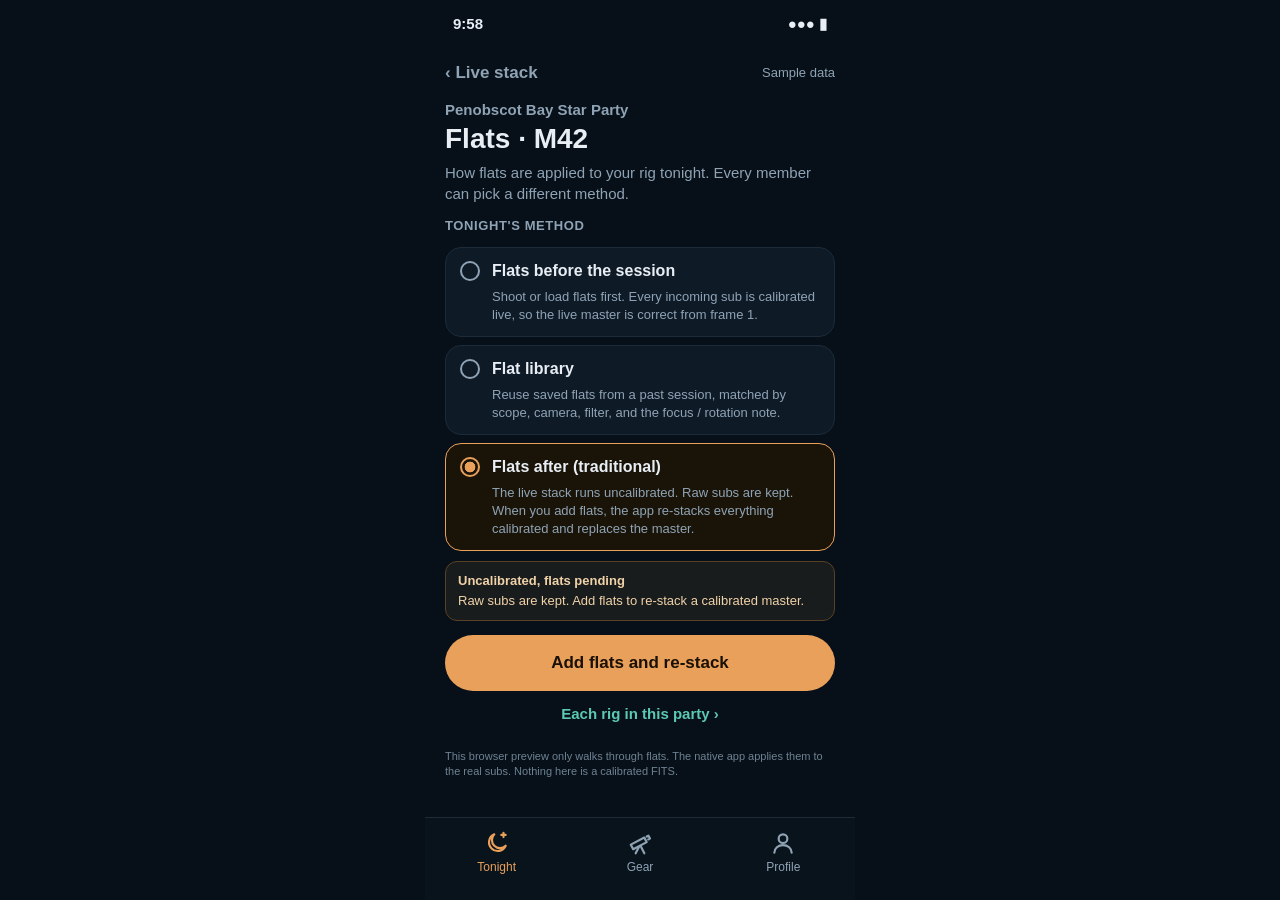
==== flats.html @ 811a8947 "Add all three flats calibration methods to the prototype Session and per-rig settings cover flats be" ====
<!doctype html><html lang="en"><head><meta charset="utf-8">
<meta name="viewport" content="width=device-width, initial-scale=1, viewport-fit=cover">
<meta name="robots" content="noindex, nofollow">
<link rel="icon" href="favicon.svg" type="image/svg+xml"><link rel="alternate icon" href="favicon.ico">
<meta name="apple-mobile-web-app-capable" content="yes">
<meta name="apple-mobile-web-app-title" content="Star Party"><title>Star Party · Flats (prototype)</title>
<style>
*{box-sizing:border-box;margin:0;padding:0}
html,body{background:#071018}
body{color:#E8EEF4;font-family:Inter,-apple-system,BlinkMacSystemFont,"Segoe UI",sans-serif;overflow:hidden;-webkit-tap-highlight-color:transparent}
.ph{display:flex;flex-direction:column}
.ph>*{flex-shrink:0}
.sb{height:47px;display:flex;justify-content:space-between;align-items:center;font-size:15px;font-weight:600;padding:0 8px}
.top{height:52px;display:flex;align-items:center;justify-content:space-between;color:#8FA3B5;font-size:17px}
.back{height:52px;min-width:88px;margin-left:-8px;padding:0 8px;display:flex;align-items:center;color:#8FA3B5;font-size:17px;font-weight:600;text-decoration:none;background:none;border:0;cursor:pointer;font-family:inherit}
.party{font-size:15px;font-weight:600;color:#8FA3B5;line-height:21px}
h1{font-size:28px;line-height:34px;font-weight:700;margin:2px 0 6px}
.muted{color:#8FA3B5;font-size:15px;line-height:21px}
.small{font-size:13px;color:#8FA3B5;line-height:18px}
.panel{display:flex;flex-direction:column;flex:1 1 auto !important;min-height:0;overflow-y:auto;scrollbar-width:none;padding-bottom:16px}
.panel::-webkit-scrollbar{display:none}
.panel>*{flex-shrink:0}
.lbt{font-size:13px;color:#8FA3B5;font-weight:700;letter-spacing:.6px;text-transform:uppercase;margin:14px 0 6px}
.opt{display:block;width:100%;text-align:left;background:#0E1A26;border:1px solid #1C2B3A;border-radius:16px;padding:12px 14px;margin-top:8px;color:#E8EEF4;cursor:pointer;font:inherit;min-height:64px}
.opt.on{border-color:#E8A05A;background:#1A1408}
.opt .hd{display:flex;align-items:center;gap:12px}
.opt .rd{width:20px;height:20px;border-radius:50%;border:2px solid #8FA3B5;flex:none}
.opt.on .rd{border-color:#E8A05A;background:radial-gradient(#E8A05A 45%,transparent 50%)}
.opt b{display:block;font-size:16px;line-height:22px}
.opt .lead{display:block;font-size:13px;color:#8FA3B5;line-height:18px;margin-top:6px;padding-left:32px}
.warn{margin-top:10px;padding:10px 12px;border-radius:12px;border:1px solid #5A4126;background:rgba(232,160,90,.08);color:#F0D2A8;font-size:13px;line-height:18px}
.okbox{margin-top:10px;padding:10px 12px;border-radius:12px;border:1px solid #2A5A55;background:rgba(92,201,181,.08);color:#BDEFE5;font-size:13px;line-height:18px}
.okbox b,.warn b{display:block;font-size:13px;margin-bottom:2px}
.card{background:#0E1A26;border:1px solid #1C2B3A;border-radius:16px;padding:12px 14px;margin-top:8px}
.card .row{display:flex;align-items:flex-start;justify-content:space-between;gap:8px}
.card b.n{font-size:16px}
.pill{font-size:11px;font-weight:700;border-radius:999px;padding:2px 8px;white-space:nowrap}
.pill.ok{color:#5CC9B5;border:1px solid #2A5A55}
.pill.warn{color:#E8A05A;border:1px solid #5A4126}
.pill.prog{color:#8FA3B5;border:1px solid #1C2B3A}
.linkb{background:none;border:0;color:#5CC9B5;font:600 15px Inter,-apple-system,sans-serif;height:44px;cursor:pointer;padding:0 2px}
.primary{height:56px;border-radius:28px;background:#E8A05A;color:#1A1006;font:700 17px Inter,-apple-system,sans-serif;border:0;cursor:pointer;width:100%;margin-top:14px;display:flex;align-items:center;justify-content:center;text-decoration:none}
.ghostb{height:48px;border-radius:24px;border:1px solid #1C2B3A;background:transparent;color:#5CC9B5;font:600 16px Inter,-apple-system,sans-serif;cursor:pointer;width:100%;margin-top:8px}
.hit{display:block;width:100%;text-align:left;background:#0E1A26;border:1px solid #1C2B3A;border-radius:14px;padding:10px 12px;margin-top:8px;color:#E8EEF4;cursor:pointer;font:inherit;min-height:64px}
.hit.on{border-color:#E8A05A;background:#1A1408}
.hit b{display:block;font-size:15px}
.hit span{font-size:12px;color:#8FA3B5;line-height:16px}
.honest{font-size:11px;color:#6E8293;line-height:15px;margin-top:14px}
.bar{height:6px;border-radius:3px;background:#1C2B3A;overflow:hidden;margin-top:10px}.bar i{display:block;height:6px;background:#5CC9B5;width:0}
.cmp{position:relative;height:180px;border-radius:16px;overflow:hidden;margin-top:10px;background:#000;touch-action:none;user-select:none}
.cmp img{position:absolute;inset:0;width:100%;height:100%;object-fit:cover;display:block}
.cmp .before{z-index:1}
.cmp .after-clip{position:absolute;inset:0;z-index:2;overflow:hidden;width:50%}
.cmp .lbl{position:absolute;bottom:8px;z-index:3;font-size:11px;font-weight:700;color:#E8EEF4;background:rgba(7,16,24,.72);padding:2px 8px;border-radius:999px}
.cmp .lbl.l{left:8px}.cmp .lbl.r{right:8px}
.cmp .div{position:absolute;top:0;bottom:0;width:2px;background:#E8EEF4;z-index:4;left:50%;margin-left:-1px}
.cmp .knob{position:absolute;top:50%;left:50%;z-index:5;width:36px;height:36px;margin:-18px 0 0 -18px;border-radius:50%;background:#E8EEF4;color:#071018;font:700 14px/36px Inter,sans-serif;text-align:center}
.vignette{filter:none}
.vignette-wrap{position:relative}
.vignette-wrap::after{content:"";position:absolute;inset:0;background:radial-gradient(ellipse at 48% 42%,transparent 38%,rgba(0,0,0,.55) 100%);pointer-events:none}
.sample{display:inline-block;font-size:11px;font-weight:700;color:#B4C0CC;border:1px solid #33404D;border-radius:999px;padding:1px 8px;margin-left:6px;vertical-align:3px}
.tabs{height:83px;margin:0 -20px;border-top:1px solid #1C2B3A;display:flex;justify-content:space-around;padding-top:8px;background:#09131C}
.tab{display:flex;flex-direction:column;align-items:center;gap:4px;font-size:12px;color:#8FA3B5;width:96px;height:60px;padding-top:4px;text-decoration:none}
.tab svg{width:26px;height:26px}.tab.on{color:#E8A05A}
.toast{position:absolute;left:50%;bottom:100px;transform:translateX(-50%);background:#13283A;border:1px solid #2A5A55;color:#5CC9B5;font-size:14px;font-weight:600;padding:8px 14px;border-radius:999px;opacity:0;transition:opacity .2s;pointer-events:none;max-width:calc(100% - 24px);text-align:center}
.toast.show{opacity:1}
[hidden]{display:none !important}
</style>
<link rel="stylesheet" href="phone.css">
</head>
<body><div class="ph">
<div class="sb"><span>9:58</span><span>●●● ▮</span></div>
<div class="top"><button class="back" id="back" type="button">‹ Live stack</button><span class="small">Sample data</span></div>
<div class="panel" id="panel"></div>
<nav class="tabs" aria-label="Main"><a class="tab on" href="live.html" aria-current="page"><svg viewBox="0 0 24 24" fill="none" stroke="currentColor" stroke-width="2" stroke-linecap="round" stroke-linejoin="round"><path d="M20 14.5A8 8 0 1 1 9.5 4a6.5 6.5 0 0 0 10.5 10.5z"/><path d="M18 2.5v4M16 4.5h4"/></svg>Tonight</a><a class="tab" href="rigs.html"><svg viewBox="0 0 24 24" fill="none" stroke="currentColor" stroke-width="2" stroke-linecap="round" stroke-linejoin="round"><path d="M3.5 13.5 16 7l2.2 4.2-12.5 6.5z"/><path d="M18.2 6l1.6-.8 1.4 2.7-1.6.8"/><path d="M11 15.6 8 21.5M12.6 14.8 16 21.5"/></svg>Gear</a><a class="tab" href="rigs.html#view=list"><svg viewBox="0 0 24 24" fill="none" stroke="currentColor" stroke-width="2" stroke-linecap="round" stroke-linejoin="round"><circle cx="12" cy="8" r="4"/><path d="M4 21c0-4.2 3.6-7 8-7s8 2.8 8 7"/></svg>Profile</a></nav>
<div class="toast" id="toast"></div>
</div>
<script src="roster.js"></script>
<script src="flats.js"></script>
<script>
const $ = (id) => document.getElementById(id);
const state = { view: "session", mode: "after", lib: "nov8", restack: null, who: null, pct: 0, timer: 0, split: 0.5 };
function toast(m) { const t = $("toast"); t.textContent = m; t.classList.add("show"); clearTimeout(toast.t); toast.t = setTimeout(() => t.classList.remove("show"), 1800); }
function go(extra) {
  Object.assign(state, extra);
  if (state.mode !== "library") state.lib = state.lib || "nov8";
  sync(); render();
}
function sync() {
  history.replaceState(null, "", FLATS.qs(state));
  if (window.parent !== window) {
    const label = titleOf();
    window.parent.postMessage({ type: "st-master-tab", tab: "flats", hash: location.hash.slice(1), label, caption: captionOf() }, "*");
  }
}
function titleOf() {
  if (state.view === "library") return "Flats · library";
  if (state.view === "rigs") return state.who ? "Flats · one rig" : "Flats · each rig";
  if (state.view === "restack") return state.restack === "done" ? "Flats · re-stack done" : "Flats · re-stacking";
  return "Flats · " + (FLATS.MODES[state.mode] ? FLATS.MODES[state.mode].short : "tonight");
}
function captionOf() {
  if (state.view === "restack" && state.restack === "done") return "Re-stack finished (simulated): the uncalibrated live master was replaced with a calibrated one. Drag to compare before and after. This preview is not a real calibration.";
  if (state.view === "restack") return "The app is re-stacking raw subs with the new flats and will replace the live master when it finishes. Simulated; the native app does the real calibration.";
  if (state.view === "library") return "Library flats are matched by scope, camera, filter, and the focus / rotation note. Pick a set to apply, or swap in a fresher one, which re-stacks. Sample data.";
  if (state.view === "rigs") return "Each member's rig can use a different flats method. The live stack badge follows the combined status; your rig uses tonight's default until you change it. Sample data.";
  const m = FLATS.MODES[state.mode];
  return (m ? m.lead : "Pick how flats are applied tonight.") + " All three methods are available per session and per rig. Sample data.";
}
function backTo() {
  const q = FLATS.qs({ mode: state.mode, lib: state.lib, restack: state.restack === "done" ? "done" : null });
  return "live.html" + q;
}
$("back").onclick = () => {
  if (state.view === "library" || state.view === "rigs" || state.view === "restack") { go({ view: "session", who: null, restack: state.restack === "progress" ? null : state.restack }); return; }
  location.href = backTo();
};
function modeCard(k) {
  const m = FLATS.MODES[k], on = state.mode === k && state.view === "session";
  return `<button type="button" class="opt${state.mode === k ? " on" : ""}" role="radio" aria-checked="${state.mode === k}" data-mode="${k}"><span class="hd"><span class="rd"></span><b>${m.title}</b></span><span class="lead">${m.lead}</span></button>`;
}
function sessionBody() {
  const m = FLATS.MODES[state.mode], lib = FLATS.libById(state.lib), b = FLATS.badge(state.mode, state.restack, state.lib);
  let extra = "";
  if (state.mode === "before") extra = `<div class="warn" id="flatWarn"><b>Keep the optical train still</b>${m.warn}</div>`;
  if (state.mode === "library") extra = `<div class="okbox" id="libApplied"><b>Library set applied · ${lib.date}</b>${FLATS.libLine(lib)}. ${lib.n} flats · ${lib.temp}.</div>
    <button class="ghostb" type="button" id="browse">Browse or swap library sets</button>`;
  if (state.mode === "after" && state.restack !== "done") extra = `<div class="warn" id="flatWarn"><b>${b.text}</b>${b.detail}</div>
    <button class="primary" type="button" id="addFlats">Add flats and re-stack</button>`;
  if (state.mode === "after" && state.restack === "done") extra = `<div class="okbox"><b>${b.text}</b>${b.detail}</div>
    <button class="ghostb" type="button" id="seeCompare">View before / after</button>`;
  return `<div class="party">Penobscot Bay Star Party</div>
    <h1>Flats · M42</h1>
    <p class="muted">How flats are applied to your rig tonight. Every member can pick a different method.</p>
    <div class="lbt">Tonight's method</div>
    ${["before","library","after"].map(modeCard).join("")}
    ${extra}
    <button class="linkb" type="button" id="seeRigs">Each rig in this party ›</button>
    <p class="honest">${FLATS.HONEST}</p>`;
}
function libraryBody() {
  const cur = state.lib;
  return `<div class="party">Penobscot Bay Star Party</div>
    <h1>Flat library</h1>
    <p class="muted">Sets that match your Backyard Newt · ASI2600MC Pro · Color. Check the focus / rotation note before you apply one.</p>
    ${FLATS.LIBS.filter((l) => l.camera.includes("2600MC") && l.filter.startsWith("Color")).map((l) => `<button type="button" class="hit${l.id === cur ? " on" : ""}" data-lib="${l.id}"><b>${l.date}${l.id === cur ? " · applied" : ""}</b><span>${l.n} flats · ${l.temp}<br>${l.note}</span></button>`).join("")}
    <p class="small" style="margin-top:10px">A fresher set (closer focus, same rotation) usually calibrates better. Applying a different set re-stacks the master. Simulated.</p>
    <button class="primary" type="button" id="applyLib"${state.lib ? "" : " disabled"}>Apply this set and re-stack</button>
    <p class="honest">${FLATS.HONEST}</p>`;
}
function rigsBody() {
  const who = state.who ? SAMPLE_ROSTER.find((r) => r.id === state.who) : null;
  if (who) {
    const d = FLATS.RIG_DEFAULTS[who.id] || { mode: "after" };
    const mode = state.whoMode || d.mode;
    const lib = d.lib ? FLATS.libById(d.lib) : null;
    return `<div class="party">${who.tag || who.name} · ${who.rig.name}</div>
      <h1>Flats for this rig</h1>
      <p class="muted">${who.rig.camera} · ${who.rig.telescope}</p>
      <div class="lbt">Method</div>
      ${["before","library","after"].map(modeCard).join("")}
      ${mode === "library" && lib ? `<div class="okbox"><b>Library set · ${lib.date}</b>${FLATS.libLine(lib)}</div>` : ""}
      ${mode === "after" ? `<button class="primary" type="button" id="addFlats">Add flats and re-stack</button>` : ""}
      ${mode === "before" ? `<div class="warn"><b>Keep the optical train still</b>${FLATS.MODES.before.warn}</div>` : ""}
      <p class="honest">${FLATS.HONEST}</p>`;
  }
  return `<div class="party">Penobscot Bay Star Party</div>
    <h1>Flats · each rig</h1>
    <p class="muted">A member with two rigs (Dana) can use a different method on each. Sample data.</p>
    ${SAMPLE_ROSTER.map((r) => {
      const d = FLATS.RIG_DEFAULTS[r.id] || { mode: "after" };
      const b = FLATS.badge(d.mode, null, d.lib);
      const lib = d.lib ? FLATS.libById(d.lib) : null;
      return `<button type="button" class="hit" data-who="${r.id}"><span class="row" style="display:flex;justify-content:space-between;align-items:center;gap:8px"><b class="n">${r.tag || r.name}</b><span class="pill ${b.tone}">${b.text.split(" · ")[0]}</span></span>
        <span>${r.rig.name} · ${r.rig.camera}<br>${d.mode === "library" && lib ? lib.date + " · " + lib.note : (d.mode === "before" ? "Session flats, shot before her first sub" : "Raw subs kept · flats pending")}</span></button>`;
    }).join("")}
    <p class="honest">${FLATS.HONEST}</p>`;
}
function restackBody() {
  const done = state.restack === "done";
  const lib = FLATS.libById(state.lib);
  return `<div class="party">Penobscot Bay Star Party</div>
    <h1>${done ? "Master replaced" : "Re-stacking with flats"}</h1>
    <p class="muted">${done ? "The uncalibrated live master was replaced with a calibrated stack. Drag to compare. Simulated — this preview is not a real calibration." : "Calibrating the kept raw subs and stacking them again. The live master will be replaced when this finishes. Simulated."}</p>
    ${done ? `<div class="cmp" id="cmpF" role="slider" aria-valuemin="0" aria-valuemax="100" aria-valuenow="50" aria-label="Before and after flats. Drag to compare.">
        <img class="before" src="master/color.jpg" alt="">
        <div class="after-clip" id="clip"><img src="master/color.jpg" alt=""></div>
        <span class="lbl l">Uncalibrated</span><span class="lbl r">Calibrated</span>
        <span class="div" id="div"></span><span class="knob" id="knob">‹›</span>
      </div>
      <div class="okbox"><b>${state.mode === "library" ? "Fresh library flats · " + lib.date : "Session flats added tonight"}</b>${state.mode === "library" ? FLATS.libLine(lib) : "Raw subs were kept. The new master is marked calibrated."}</div>
      <a class="primary" href="live.html${FLATS.qs({ mode: state.mode, lib: state.lib, restack: "done" })}">Open the live stack</a>` :
      `<div class="card"><div class="k" style="font-size:13px;font-weight:700;color:#5CC9B5">Re-stacking ${state.pct}%</div>
        <div class="bar" id="bar" role="progressbar" aria-valuemin="0" aria-valuemax="100" aria-valuenow="${state.pct}" aria-label="Re-stack progress"><i style="width:${state.pct}%"></i></div>
        <p class="small" style="margin-top:8px">Applying flats to 15 raw subs · rebuilding the Color master.</p></div>`}
    <p class="honest">${FLATS.HONEST}</p>`;
}
function wireCmp() {
  const box = $("cmpF"); if (!box) return;
  const clip = $("clip"), div = $("div"), knob = $("knob");
  const set = (p) => { state.split = Math.max(0.06, Math.min(0.94, p)); const pct = (state.split * 100).toFixed(2) + "%"; clip.style.width = pct; div.style.left = pct; knob.style.left = pct; box.setAttribute("aria-valuenow", String(Math.round(state.split * 100))); };
  set(state.split);
  const fromEvent = (e) => { const r = box.getBoundingClientRect(); const x = (e.touches ? e.touches[0].clientX : e.clientX) - r.left; set(x / r.width); };
  box.addEventListener("pointerdown", (e) => { box.setPointerCapture(e.pointerId); fromEvent(e); });
  box.addEventListener("pointermove", (e) => { if (e.buttons) fromEvent(e); });
}
function startRestack() {
  if (state.restack === "progress") return;
  go({ view: "restack", restack: "progress", pct: 0 });
  clearInterval(state.timer);
  state.timer = setInterval(() => {
    state.pct = Math.min(100, state.pct + 8);
    if (state.pct >= 100) { clearInterval(state.timer); go({ view: "restack", restack: "done" }); return; }
    const bar = $("bar"); if (bar) { bar.firstElementChild.style.width = state.pct + "%"; bar.setAttribute("aria-valuenow", String(state.pct)); }
    const k = document.querySelector(".card .k"); if (k) k.textContent = `Re-stacking ${state.pct}%`;
  }, 90);
}
function render() {
  $("back").textContent = (state.view === "session") ? "‹ Live stack" : "‹ Flats";
  const p = $("panel");
  if (state.view === "library") p.innerHTML = libraryBody();
  else if (state.view === "rigs") p.innerHTML = rigsBody();
  else if (state.view === "restack") p.innerHTML = restackBody();
  else p.innerHTML = sessionBody();
  p.querySelectorAll("[data-mode]").forEach((b) => b.onclick = () => {
    const mode = b.dataset.mode;
    if (state.view === "rigs" && state.who) { /* per-rig pick in this prototype just walks the same session methods */ go({ mode, restack: null }); return; }
    go({ mode, restack: null });
  });
  p.querySelectorAll("[data-lib]").forEach((b) => b.onclick = () => go({ lib: b.dataset.lib }));
  p.querySelectorAll("[data-who]").forEach((b) => b.onclick = () => go({ view: "rigs", who: b.dataset.who, mode: (FLATS.RIG_DEFAULTS[b.dataset.who] || {}).mode }));
  const browse = $("browse"); if (browse) browse.onclick = () => go({ view: "library" });
  const add = $("addFlats"); if (add) add.onclick = startRestack;
  const apply = $("applyLib"); if (apply) apply.onclick = () => startRestack();
  const see = $("seeRigs"); if (see) see.onclick = () => go({ view: "rigs", who: null });
  const cmp = $("seeCompare"); if (cmp) cmp.onclick = () => go({ view: "restack", restack: "done" });
  if (state.view === "restack" && state.restack === "done") wireCmp();
  sync();
}
function fromHash() {
  const p = FLATS.parse(location.hash);
  if (p.mode) state.mode = p.mode;
  if (p.lib) state.lib = p.lib;
  state.restack = p.restack;
  state.view = ["session","library","rigs","restack"].includes(p.view) ? p.view : (p.restack ? "restack" : "session");
  state.who = p.who;
  if (state.restack === "progress" && !state.pct) state.pct = 63;
  render();
}
window.addEventListener("hashchange", fromHash);
fromHash();
</script>
<script src="phone.js"></script>
<script src="scrollhint.js"></script>
</body></html>
---- phone.css ----
/* Shared shell for interactive prototype screens (master, rigs, sky).
   At 390×844 (the walkthrough iframe and review shots) this matches the original
   fixed frame. On a real iPhone it fills the screen and clears the notch / home indicator.
   --sat/--sab/--sal/--sar follow env(safe-area-inset-*) and can be overridden for review shots. */
:root {
  --sat: env(safe-area-inset-top, 0px);
  --sab: env(safe-area-inset-bottom, 0px);
  --sal: env(safe-area-inset-left, 0px);
  --sar: env(safe-area-inset-right, 0px);
}
html, body {
  width: 100%;
  height: 100%;
  min-height: 100dvh;
  min-height: 100svh;
  background: #071018;
}
body {
  max-width: 430px;
  margin: 0 auto;
}
.ph {
  position: relative;
  width: 100%;
  max-width: 430px;
  min-height: 100dvh;
  min-height: 100svh;
  height: 100dvh;
  height: 100svh;
  display: flex;
  flex-direction: column;
  padding: 0 max(20px, var(--sar)) 0 max(20px, var(--sal));
}
.sb {
  height: calc(47px + var(--sat));
  padding-top: var(--sat);
  box-sizing: border-box;
}
.strip {
  margin-left: calc(-1 * max(20px, var(--sal)));
  margin-right: calc(-1 * max(20px, var(--sar)));
  padding-left: max(20px, var(--sal));
  padding-right: max(20px, var(--sar));
}
.tabs {
  margin-left: calc(-1 * max(20px, var(--sal)));
  margin-right: calc(-1 * max(20px, var(--sar)));
  /* 83px when inset is 0 (68 + 15). On a real iPhone use the home-indicator
     inset instead of stacking it on top of the 83px bar (which became 117px). */
  height: calc(68px + max(15px, var(--sab)));
  padding-top: 8px;
  padding-bottom: max(15px, var(--sab));
  padding-left: var(--sal);
  padding-right: var(--sar);
  box-sizing: border-box;
}
a.tab {
  text-decoration: none;
  color: #8FA3B5;
  width: 96px;
  height: 60px;
  box-sizing: border-box;
}
a.tab.on { color: #E8A05A; }
.sheet {
  padding: 0;
  max-height: min(800px, calc(100dvh - 36px));
  overflow: hidden;
  display: flex;
  flex-direction: column;
}
.sheet-foot {
  padding-bottom: max(26px, calc(16px + var(--sab)));
}
.dlg { padding: var(--sat) var(--sar) var(--sab) var(--sal); }
:focus { outline: none; }
:focus-visible { outline: 2px solid #E8A05A; outline-offset: 2px; }
/* Toasts were nowrap and overflowed a 375 px iPhone SE. Keep them on-screen. */
.toast {
  max-width: calc(100% - 24px);
  white-space: normal;
  text-align: center;
  box-sizing: border-box;
}
/* When the top inset is a Dynamic Island (~59px), the column is shorter.
   Shrink the Color preview a little so Download/Share stay a few px above the tab bar.
   0 when --sat is 0 or 47px, so 390×844 and prior 47px inset shots stay unchanged. */
.sky {
  height: calc(210px - 2 * max(0px, var(--sat) - 47px));
}
/* On short phones, keep the last lines (body copy, "bin 2") above the "More below" fade. */
@media (max-height: 720px) {
  .panel { padding-bottom: 36px; }
}
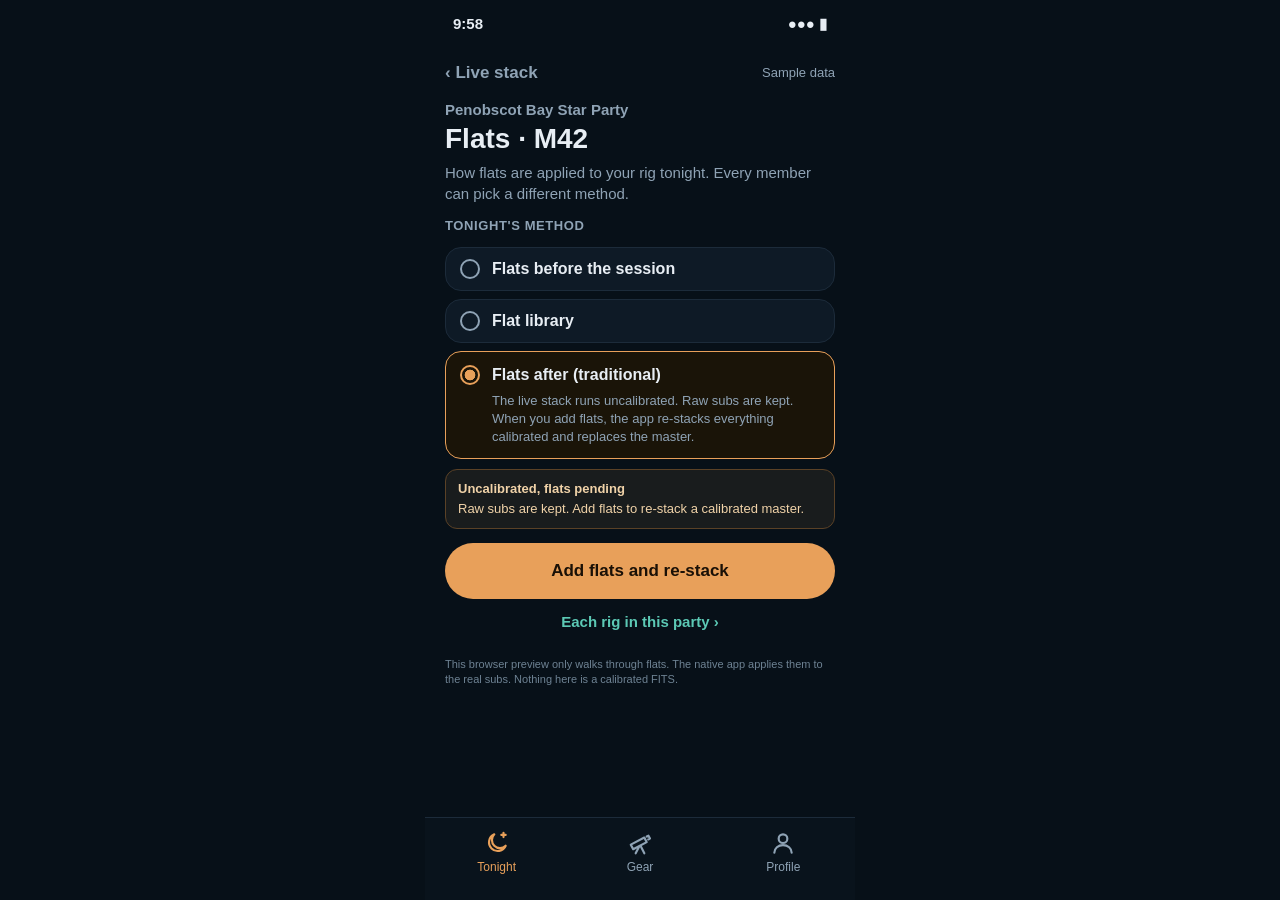
==== commit 0b33304b: "Fix CDS flats must-fixes: compare vignette, fold, per-rig, binning The before/after compare applies " ====
--- a/flats.html
+++ b/flats.html
@@ -65,6 +65,31 @@
 .toast{position:absolute;left:50%;bottom:100px;transform:translateX(-50%);background:#13283A;border:1px solid #2A5A55;color:#5CC9B5;font-size:14px;font-weight:600;padding:8px 14px;border-radius:999px;opacity:0;transition:opacity .2s;pointer-events:none;max-width:calc(100% - 24px);text-align:center}
 .toast.show{opacity:1}
 [hidden]{display:none !important}
+
+.opt:not(.on) .lead{display:none}
+.opt:not(.on){min-height:44px;padding:10px 14px}
+.hit.rig{padding:5px 10px;min-height:0;margin-top:3px}
+.hit.rig .pill{font-size:10px;padding:1px 6px}
+.hit.rig span{font-size:11px;line-height:14px}
+.hit.rig b.n{font-size:15px;line-height:20px}
+.cmp .before-clip{position:absolute;inset:0;z-index:2;overflow:hidden;width:50%}
+.cmp .before-clip .vignette-wrap{position:absolute;left:0;top:0;bottom:0;height:100%}
+@media (max-height:720px){
+  h1{font-size:22px;line-height:26px;margin:0 0 2px}
+  .party{line-height:16px;font-size:13px}
+  .muted{font-size:13px;line-height:17px}
+  .muted .more{display:none}
+  .lbt{margin:6px 0 2px}
+  .opt{margin-top:4px}
+  .opt.on{padding:8px 12px}
+  .opt .lead{margin-top:2px;line-height:16px}
+  .warn,.okbox{margin-top:6px;padding:7px 10px}
+  .primary{margin-top:8px;height:48px}
+  .ghostb{margin-top:6px;height:40px}
+  .linkb{height:32px}
+  .honest{margin-top:6px}
+  .cta-clear{height:28px;flex-shrink:0}
+}
 </style>
 <link rel="stylesheet" href="phone.css">
 </head>
@@ -101,9 +126,9 @@
 }
 function captionOf() {
   if (state.view === "restack" && state.restack === "done") return "Re-stack finished (simulated): the uncalibrated live master was replaced with a calibrated one. Drag to compare before and after. This preview is not a real calibration.";
-  if (state.view === "restack") return "The app is re-stacking raw subs with the new flats and will replace the live master when it finishes. Simulated; the native app does the real calibration.";
-  if (state.view === "library") return "Library flats are matched by scope, camera, filter, and the focus / rotation note. Pick a set to apply, or swap in a fresher one, which re-stacks. Sample data.";
-  if (state.view === "rigs") return "Each member's rig can use a different flats method. The live stack badge follows the combined status; your rig uses tonight's default until you change it. Sample data.";
+  if (state.view === "restack") return "The app is re-stacking raw subs with the new flats and will replace the live master when this finishes. Simulated; the native app does the real calibration.";
+  if (state.view === "library") return "Library flats are matched by scope, camera, filter, binning, and the focus / rotation note. Pick a set to apply, or swap in a fresher one, which re-stacks. Sample data.";
+  if (state.view === "rigs") return "Each member's rig can use a different flats method. Changing a rig's method does not change tonight's session method. Sample data.";
   const m = FLATS.MODES[state.mode];
   return (m ? m.lead : "Pick how flats are applied tonight.") + " All three methods are available per session and per rig. Sample data.";
 }
@@ -115,9 +140,9 @@
   if (state.view === "library" || state.view === "rigs" || state.view === "restack") { go({ view: "session", who: null, restack: state.restack === "progress" ? null : state.restack }); return; }
   location.href = backTo();
 };
-function modeCard(k) {
-  const m = FLATS.MODES[k], on = state.mode === k && state.view === "session";
-  return `<button type="button" class="opt${state.mode === k ? " on" : ""}" role="radio" aria-checked="${state.mode === k}" data-mode="${k}"><span class="hd"><span class="rd"></span><b>${m.title}</b></span><span class="lead">${m.lead}</span></button>`;
+function modeCard(k, current) {
+  const m = FLATS.MODES[k], on = current === k;
+  return `<button type="button" class="opt${on ? " on" : ""}" role="radio" aria-checked="${on}" data-mode="${k}"><span class="hd"><span class="rd"></span><b>${m.title}</b></span><span class="lead">${m.lead}</span></button>`;
 }
 function sessionBody() {
   const m = FLATS.MODES[state.mode], lib = FLATS.libById(state.lib), b = FLATS.badge(state.mode, state.restack, state.lib);
@@ -131,48 +156,56 @@
     <button class="ghostb" type="button" id="seeCompare">View before / after</button>`;
   return `<div class="party">Penobscot Bay Star Party</div>
     <h1>Flats · M42</h1>
-    <p class="muted">How flats are applied to your rig tonight. Every member can pick a different method.</p>
+    <p class="muted">How flats are applied to your rig tonight. <span class="more">Every member can pick a different method.</span></p>
     <div class="lbt">Tonight's method</div>
-    ${["before","library","after"].map(modeCard).join("")}
+    ${["before","library","after"].map((k) => modeCard(k, state.mode)).join("")}
     ${extra}
+    <div class="cta-clear" aria-hidden="true"></div>
     <button class="linkb" type="button" id="seeRigs">Each rig in this party ›</button>
     <p class="honest">${FLATS.HONEST}</p>`;
 }
 function libraryBody() {
   const cur = state.lib;
+  const want = FLATS.SESSION_MATCH;
+  const sets = FLATS.matchLib(want);
   return `<div class="party">Penobscot Bay Star Party</div>
     <h1>Flat library</h1>
-    <p class="muted">Sets that match your Backyard Newt · ASI2600MC Pro · Color. Check the focus / rotation note before you apply one.</p>
-    ${FLATS.LIBS.filter((l) => l.camera.includes("2600MC") && l.filter.startsWith("Color")).map((l) => `<button type="button" class="hit${l.id === cur ? " on" : ""}" data-lib="${l.id}"><b>${l.date}${l.id === cur ? " · applied" : ""}</b><span>${l.n} flats · ${l.temp}<br>${l.note}</span></button>`).join("")}
-    <p class="small" style="margin-top:10px">A fresher set (closer focus, same rotation) usually calibrates better. Applying a different set re-stacks the master. Simulated.</p>
+    <p class="muted">Sets that match your ${want.rig} · ${want.camera.replace("ZWO ","")} · ${want.filter} · bin ${want.bin}. Check the focus / rotation note before you apply one.</p>
+    ${sets.map((l) => `<button type="button" class="hit${l.id === cur ? " on" : ""}" data-lib="${l.id}"><b>${l.date}${l.id === cur ? " · applied" : ""}</b><span>${l.n} flats · ${l.temp} · bin ${l.bin}<br>${l.note}</span></button>`).join("")}
+    <p class="small" style="margin-top:10px">A fresher set (closer focus, same rotation and bin) usually calibrates better. Applying a different set re-stacks the master. Simulated.</p>
     <button class="primary" type="button" id="applyLib"${state.lib ? "" : " disabled"}>Apply this set and re-stack</button>
     <p class="honest">${FLATS.HONEST}</p>`;
 }
 function rigsBody() {
   const who = state.who ? SAMPLE_ROSTER.find((r) => r.id === state.who) : null;
   if (who) {
-    const d = FLATS.RIG_DEFAULTS[who.id] || { mode: "after" };
-    const mode = state.whoMode || d.mode;
+    const d = FLATS.getRig(who.id);
+    const mode = d.mode;
     const lib = d.lib ? FLATS.libById(d.lib) : null;
+    let extra = "";
+    if (mode === "library") {
+      extra = lib ? `<div class="okbox" id="libApplied"><b>Library set · ${lib.date}</b>${FLATS.libLine(lib)}</div>` : `<div class="okbox"><b>No library set for this rig yet</b>Matching uses camera, filter, binning, and the focus / rotation note. Sample data.</div>`;
+    }
+    if (mode === "after") extra = `<div class="warn" id="flatWarn"><b>Uncalibrated, flats pending</b>Raw subs are kept. Add flats to re-stack a calibrated master.</div>
+      <button class="primary" type="button" id="addFlats">Add flats and re-stack</button>`;
+    if (mode === "before") extra = `<div class="warn" id="flatWarn"><b>Keep the optical train still</b>${FLATS.MODES.before.warn}</div>`;
     return `<div class="party">${who.tag || who.name} · ${who.rig.name}</div>
       <h1>Flats for this rig</h1>
       <p class="muted">${who.rig.camera} · ${who.rig.telescope}</p>
       <div class="lbt">Method</div>
-      ${["before","library","after"].map(modeCard).join("")}
-      ${mode === "library" && lib ? `<div class="okbox"><b>Library set · ${lib.date}</b>${FLATS.libLine(lib)}</div>` : ""}
-      ${mode === "after" ? `<button class="primary" type="button" id="addFlats">Add flats and re-stack</button>` : ""}
-      ${mode === "before" ? `<div class="warn"><b>Keep the optical train still</b>${FLATS.MODES.before.warn}</div>` : ""}
+      ${["before","library","after"].map((k) => modeCard(k, mode)).join("")}
+      ${extra}
       <p class="honest">${FLATS.HONEST}</p>`;
   }
   return `<div class="party">Penobscot Bay Star Party</div>
     <h1>Flats · each rig</h1>
-    <p class="muted">A member with two rigs (Dana) can use a different method on each. Sample data.</p>
+    <p class="muted">Dana can use a different method on each of her two rigs. Sample data.</p>
     ${SAMPLE_ROSTER.map((r) => {
-      const d = FLATS.RIG_DEFAULTS[r.id] || { mode: "after" };
-      const b = FLATS.badge(d.mode, null, d.lib);
-      const lib = d.lib ? FLATS.libById(d.lib) : null;
-      return `<button type="button" class="hit" data-who="${r.id}"><span class="row" style="display:flex;justify-content:space-between;align-items:center;gap:8px"><b class="n">${r.tag || r.name}</b><span class="pill ${b.tone}">${b.text.split(" · ")[0]}</span></span>
-        <span>${r.rig.name} · ${r.rig.camera}<br>${d.mode === "library" && lib ? lib.date + " · " + lib.note : (d.mode === "before" ? "Session flats, shot before her first sub" : "Raw subs kept · flats pending")}</span></button>`;
+      const d = FLATS.getRig(r.id);
+      const b = FLATS.shortBadge(d.mode);
+      const cam = (r.rig.camera || "").split("·")[0].trim();
+      return `<button type="button" class="hit rig" data-who="${r.id}"><span class="row" style="display:flex;justify-content:space-between;align-items:center;gap:8px"><b class="n">${r.tag || r.name}</b><span class="pill ${b.tone}">${b.text}</span></span>
+        <span>${r.rig.name} · ${cam}<br>${FLATS.sessionLine(r, d)}</span></button>`;
     }).join("")}
     <p class="honest">${FLATS.HONEST}</p>`;
 }
@@ -183,8 +216,8 @@
     <h1>${done ? "Master replaced" : "Re-stacking with flats"}</h1>
     <p class="muted">${done ? "The uncalibrated live master was replaced with a calibrated stack. Drag to compare. Simulated — this preview is not a real calibration." : "Calibrating the kept raw subs and stacking them again. The live master will be replaced when this finishes. Simulated."}</p>
     ${done ? `<div class="cmp" id="cmpF" role="slider" aria-valuemin="0" aria-valuemax="100" aria-valuenow="50" aria-label="Before and after flats. Drag to compare.">
-        <img class="before" src="master/color.jpg" alt="">
-        <div class="after-clip" id="clip"><img src="master/color.jpg" alt=""></div>
+        <img src="master/color.jpg" alt="">
+        <div class="before-clip" id="clip"><div class="vignette-wrap"><img src="master/color.jpg" alt=""></div></div>
         <span class="lbl l">Uncalibrated</span><span class="lbl r">Calibrated</span>
         <span class="div" id="div"></span><span class="knob" id="knob">‹›</span>
       </div>
@@ -195,18 +228,25 @@
         <p class="small" style="margin-top:8px">Applying flats to 15 raw subs · rebuilding the Color master.</p></div>`}
     <p class="honest">${FLATS.HONEST}</p>`;
 }
+function sizeCmpLayers() {
+  const box = $("cmpF"); if (!box) return;
+  const wrap = box.querySelector(".vignette-wrap");
+  if (wrap) wrap.style.width = box.clientWidth + "px";
+}
 function wireCmp() {
   const box = $("cmpF"); if (!box) return;
   const clip = $("clip"), div = $("div"), knob = $("knob");
   const set = (p) => { state.split = Math.max(0.06, Math.min(0.94, p)); const pct = (state.split * 100).toFixed(2) + "%"; clip.style.width = pct; div.style.left = pct; knob.style.left = pct; box.setAttribute("aria-valuenow", String(Math.round(state.split * 100))); };
   set(state.split);
+  sizeCmpLayers();
   const fromEvent = (e) => { const r = box.getBoundingClientRect(); const x = (e.touches ? e.touches[0].clientX : e.clientX) - r.left; set(x / r.width); };
   box.addEventListener("pointerdown", (e) => { box.setPointerCapture(e.pointerId); fromEvent(e); });
   box.addEventListener("pointermove", (e) => { if (e.buttons) fromEvent(e); });
+  window.addEventListener("resize", sizeCmpLayers);
 }
 function startRestack() {
   if (state.restack === "progress") return;
-  go({ view: "restack", restack: "progress", pct: 0 });
+  go({ view: "restack", who: null, restack: "progress", pct: 0 });
   clearInterval(state.timer);
   state.timer = setInterval(() => {
     state.pct = Math.min(100, state.pct + 8);
@@ -224,11 +264,16 @@
   else p.innerHTML = sessionBody();
   p.querySelectorAll("[data-mode]").forEach((b) => b.onclick = () => {
     const mode = b.dataset.mode;
-    if (state.view === "rigs" && state.who) { /* per-rig pick in this prototype just walks the same session methods */ go({ mode, restack: null }); return; }
+    if (state.view === "rigs" && state.who) {
+      FLATS.setRig(state.who, { mode });
+      render();
+      sync();
+      return;
+    }
     go({ mode, restack: null });
   });
   p.querySelectorAll("[data-lib]").forEach((b) => b.onclick = () => go({ lib: b.dataset.lib }));
-  p.querySelectorAll("[data-who]").forEach((b) => b.onclick = () => go({ view: "rigs", who: b.dataset.who, mode: (FLATS.RIG_DEFAULTS[b.dataset.who] || {}).mode }));
+  p.querySelectorAll("[data-who]").forEach((b) => b.onclick = () => go({ view: "rigs", who: b.dataset.who }));
   const browse = $("browse"); if (browse) browse.onclick = () => go({ view: "library" });
   const add = $("addFlats"); if (add) add.onclick = startRestack;
   const apply = $("applyLib"); if (apply) apply.onclick = () => startRestack();
@@ -247,6 +292,7 @@
   if (state.restack === "progress" && !state.pct) state.pct = 63;
   render();
 }
+
 window.addEventListener("hashchange", fromHash);
 fromHash();
 </script>
--- a/phone.css
+++ b/phone.css
@@ -88,6 +88,12 @@
 .sky {
   height: calc(210px - 2 * max(0px, var(--sat) - 47px));
 }
+/* Extra Color preview shrink when the flats status line is showing, so Download/Share
+   stay at least 8px above the tab bar at a 59px top inset. Default Color (no flats
+   line) is unchanged, including 390×844 and the 47px inset shot. */
+.has-flats .sky {
+  height: calc(210px - 2 * max(0px, var(--sat) - 47px) - 28px);
+}
 /* On short phones, keep the last lines (body copy, "bin 2") above the "More below" fade. */
 @media (max-height: 720px) {
   .panel { padding-bottom: 36px; }
